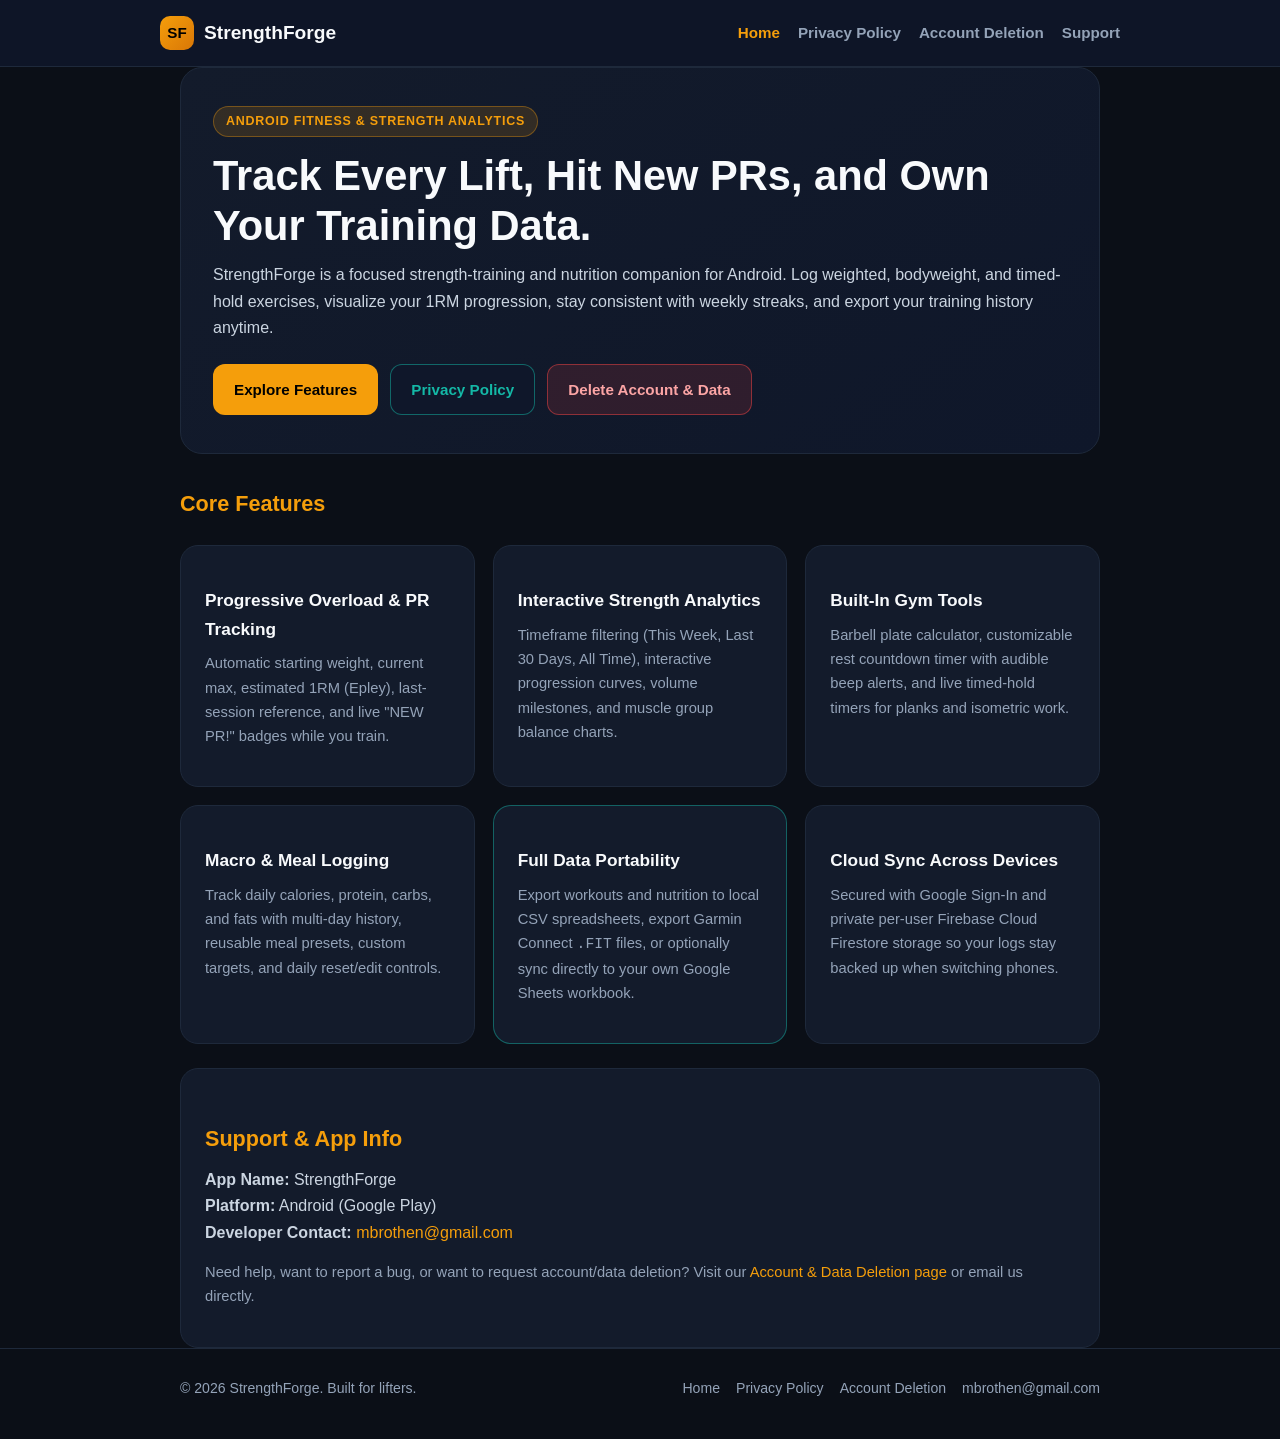
==== docs/index.html @ 5f5f0f73 "build: initialize project structure Set up Android project with Gradle configuration, ProGuard rules" ====
<!DOCTYPE html>
<html lang="en">
<head>
  <meta charset="UTF-8" />
  <meta name="viewport" content="width=device-width, initial-scale=1.0" />
  <title>StrengthForge — Workout Tracker, Strength Charts & Macro Log</title>
  <meta name="description" content="StrengthForge helps lifters track progressive overload, 1RM gains, rest & timed-hold timers, daily macros, and export workouts to CSV, Garmin .FIT, and Google Sheets." />
  <link rel="stylesheet" href="styles.css" />
</head>
<body>
  <header>
    <div class="container nav-bar">
      <a href="index.html" class="brand">
        <span class="brand-badge">SF</span>
        <span>StrengthForge</span>
      </a>
      <nav aria-label="Primary Navigation">
        <a href="index.html" class="active">Home</a>
        <a href="privacy-policy.html">Privacy Policy</a>
        <a href="delete-account.html">Account Deletion</a>
        <a href="mailto:mbrothen@gmail.com?subject=StrengthForge%20Support">Support</a>
      </nav>
    </div>
  </header>

  <main class="container">
    <section class="hero">
      <span class="pill">Android Fitness &amp; Strength Analytics</span>
      <h1>Track Every Lift, Hit New PRs, and Own Your Training Data.</h1>
      <p>
        StrengthForge is a focused strength-training and nutrition companion for Android.
        Log weighted, bodyweight, and timed-hold exercises, visualize your 1RM progression,
        stay consistent with weekly streaks, and export your training history anytime.
      </p>
      <div class="cta-row">
        <a class="btn btn-primary" href="#features">Explore Features</a>
        <a class="btn btn-secondary" href="privacy-policy.html">Privacy Policy</a>
        <a class="btn btn-danger" href="delete-account.html">Delete Account &amp; Data</a>
      </div>
    </section>

    <section id="features">
      <h2>Core Features</h2>
      <div class="grid">
        <article class="card">
          <h3>Progressive Overload &amp; PR Tracking</h3>
          <p class="muted">
            Automatic starting weight, current max, estimated 1RM (Epley), last-session reference,
            and live "NEW PR!" badges while you train.
          </p>
        </article>
        <article class="card">
          <h3>Interactive Strength Analytics</h3>
          <p class="muted">
            Timeframe filtering (This Week, Last 30 Days, All Time), interactive progression curves,
            volume milestones, and muscle group balance charts.
          </p>
        </article>
        <article class="card">
          <h3>Built-In Gym Tools</h3>
          <p class="muted">
            Barbell plate calculator, customizable rest countdown timer with audible beep alerts,
            and live timed-hold timers for planks and isometric work.
          </p>
        </article>
        <article class="card">
          <h3>Macro &amp; Meal Logging</h3>
          <p class="muted">
            Track daily calories, protein, carbs, and fats with multi-day history, reusable meal presets,
            custom targets, and daily reset/edit controls.
          </p>
        </article>
        <article class="card card-accent">
          <h3>Full Data Portability</h3>
          <p class="muted">
            Export workouts and nutrition to local CSV spreadsheets, export Garmin Connect <code>.FIT</code>
            files, or optionally sync directly to your own Google Sheets workbook.
          </p>
        </article>
        <article class="card">
          <h3>Cloud Sync Across Devices</h3>
          <p class="muted">
            Secured with Google Sign-In and private per-user Firebase Cloud Firestore storage so your
            logs stay backed up when switching phones.
          </p>
        </article>
      </div>
    </section>

    <section class="card">
      <h2>Support &amp; App Info</h2>
      <p>
        <strong>App Name:</strong> StrengthForge<br />
        <strong>Platform:</strong> Android (Google Play)<br />
        <strong>Developer Contact:</strong> <a href="mailto:mbrothen@gmail.com">mbrothen@gmail.com</a>
      </p>
      <p class="muted">
        Need help, want to report a bug, or want to request account/data deletion?
        Visit our <a href="delete-account.html">Account &amp; Data Deletion page</a> or email us directly.
      </p>
    </section>
  </main>

  <footer>
    <div class="container footer-row">
      <span>&copy; 2026 StrengthForge. Built for lifters.</span>
      <div class="footer-links">
        <a href="index.html">Home</a>
        <a href="privacy-policy.html">Privacy Policy</a>
        <a href="delete-account.html">Account Deletion</a>
        <a href="mailto:mbrothen@gmail.com">mbrothen@gmail.com</a>
      </div>
    </div>
  </footer>
</body>
</html>
---- docs/styles.css ----
:root {
  --bg: #0b0f17;
  --surface: #131b2b;
  --surface-alt: #0f172a;
  --border: #1e293b;
  --amber: #f59e0b;
  --amber-hover: #fbbf24;
  --teal: #14b8a6;
  --green: #22c55e;
  --red: #ef4444;
  --text: #f8fafc;
  --muted: #94a3b8;
}

* {
  box-sizing: border-box;
}

html, body {
  margin: 0;
  padding: 0;
  background-color: var(--bg);
  color: var(--text);
  font-family: -apple-system, BlinkMacSystemFont, "Segoe UI", Roboto, Inter, Helvetica, Arial, sans-serif;
  line-height: 1.65;
  -webkit-font-smoothing: antialiased;
}

a {
  color: var(--amber);
  text-decoration: none;
}

a:hover {
  text-decoration: underline;
}

.container {
  max-width: 960px;
  margin: 0 auto;
  padding: 0 20px;
}

header {
  background: rgba(15, 23, 42, 0.9);
  border-bottom: 1px solid var(--border);
  position: sticky;
  top: 0;
  backdrop-filter: blur(10px);
  z-index: 10;
}

.nav-bar {
  display: flex;
  flex-wrap: wrap;
  align-items: center;
  justify-content: space-between;
  gap: 12px;
  padding: 16px 0;
}

.brand {
  display: flex;
  align-items: center;
  gap: 10px;
  font-weight: 800;
  font-size: 1.2rem;
  color: var(--text);
}

.brand-badge {
  display: inline-flex;
  align-items: center;
  justify-content: center;
  width: 34px;
  height: 34px;
  border-radius: 10px;
  background: linear-gradient(135deg, var(--amber), #d97706);
  color: #000;
  font-weight: 900;
  font-size: 0.95rem;
}

nav {
  display: flex;
  flex-wrap: wrap;
  gap: 18px;
  font-size: 0.95rem;
  font-weight: 600;
}

nav a {
  color: var(--muted);
}

nav a.active,
nav a:hover {
  color: var(--amber);
  text-decoration: none;
}

main {
  padding: 40px 0 64px;
}

.hero {
  background: linear-gradient(145deg, #131b2b 0%, #0f172a 100%);
  border: 1px solid var(--border);
  border-radius: 22px;
  padding: 38px 32px;
  margin-bottom: 32px;
}

.pill {
  display: inline-block;
  padding: 4px 12px;
  border-radius: 999px;
  font-size: 0.78rem;
  font-weight: 700;
  letter-spacing: 0.06em;
  text-transform: uppercase;
  background: rgba(245, 158, 11, 0.14);
  color: var(--amber);
  border: 1px solid rgba(245, 158, 11, 0.35);
  margin-bottom: 14px;
}

.pill-teal {
  background: rgba(20, 184, 166, 0.14);
  color: var(--teal);
  border-color: rgba(20, 184, 166, 0.35);
}

h1 {
  margin: 0 0 12px;
  font-size: clamp(1.9rem, 4vw, 2.6rem);
  line-height: 1.2;
}

h2 {
  margin: 28px 0 10px;
  font-size: 1.35rem;
  color: var(--amber);
}

h3 {
  margin: 16px 0 8px;
  font-size: 1.08rem;
  color: var(--text);
}

p {
  margin: 0 0 14px;
  color: #cbd5e1;
}

ul, ol {
  margin: 0 0 16px;
  padding-left: 22px;
  color: #cbd5e1;
}

li {
  margin-bottom: 6px;
}

.cta-row {
  display: flex;
  flex-wrap: wrap;
  gap: 12px;
  margin-top: 22px;
}

.btn {
  display: inline-flex;
  align-items: center;
  justify-content: center;
  padding: 12px 20px;
  border-radius: 12px;
  font-weight: 700;
  font-size: 0.95rem;
  border: 1px solid transparent;
  cursor: pointer;
  transition: background 0.15s ease, border-color 0.15s ease;
}

.btn-primary {
  background: var(--amber);
  color: #000;
}

.btn-primary:hover {
  background: var(--amber-hover);
  text-decoration: none;
}

.btn-secondary {
  background: var(--surface-alt);
  color: var(--teal);
  border-color: rgba(20, 184, 166, 0.5);
}

.btn-secondary:hover {
  border-color: var(--teal);
  text-decoration: none;
}

.btn-danger {
  background: rgba(239, 68, 68, 0.14);
  color: #fca5a5;
  border-color: rgba(239, 68, 68, 0.5);
}

.btn-danger:hover {
  background: rgba(239, 68, 68, 0.25);
  text-decoration: none;
}

.grid {
  display: grid;
  grid-template-columns: repeat(auto-fit, minmax(260px, 1fr));
  gap: 18px;
  margin: 24px 0;
}

.card {
  background: var(--surface);
  border: 1px solid var(--border);
  border-radius: 18px;
  padding: 24px;
}

.card-accent {
  border-color: rgba(20, 184, 166, 0.45);
}

.card-danger {
  border-color: rgba(239, 68, 68, 0.45);
}

.muted {
  color: var(--muted);
  font-size: 0.92rem;
}

.form-group {
  margin-bottom: 14px;
}

label {
  display: block;
  font-size: 0.88rem;
  font-weight: 600;
  color: var(--muted);
  margin-bottom: 6px;
}

input[type="email"],
input[type="text"],
textarea {
  width: 100%;
  padding: 12px 14px;
  border-radius: 10px;
  border: 1px solid #334155;
  background: #0b0f17;
  color: var(--text);
  font-size: 0.95rem;
  font-family: inherit;
}

input:focus,
textarea:focus {
  outline: none;
  border-color: var(--amber);
}

.notice {
  background: rgba(20, 184, 166, 0.1);
  border: 1px solid rgba(20, 184, 166, 0.35);
  border-radius: 12px;
  padding: 14px 16px;
  color: #ccfbf1;
  font-size: 0.92rem;
  margin: 16px 0;
}

footer {
  border-top: 1px solid var(--border);
  padding: 28px 0 40px;
  color: var(--muted);
  font-size: 0.88rem;
}

.footer-row {
  display: flex;
  flex-wrap: wrap;
  justify-content: space-between;
  gap: 14px;
  align-items: center;
}

.footer-links {
  display: flex;
  flex-wrap: wrap;
  gap: 16px;
}

.footer-links a {
  color: var(--muted);
}

.footer-links a:hover {
  color: var(--amber);
}
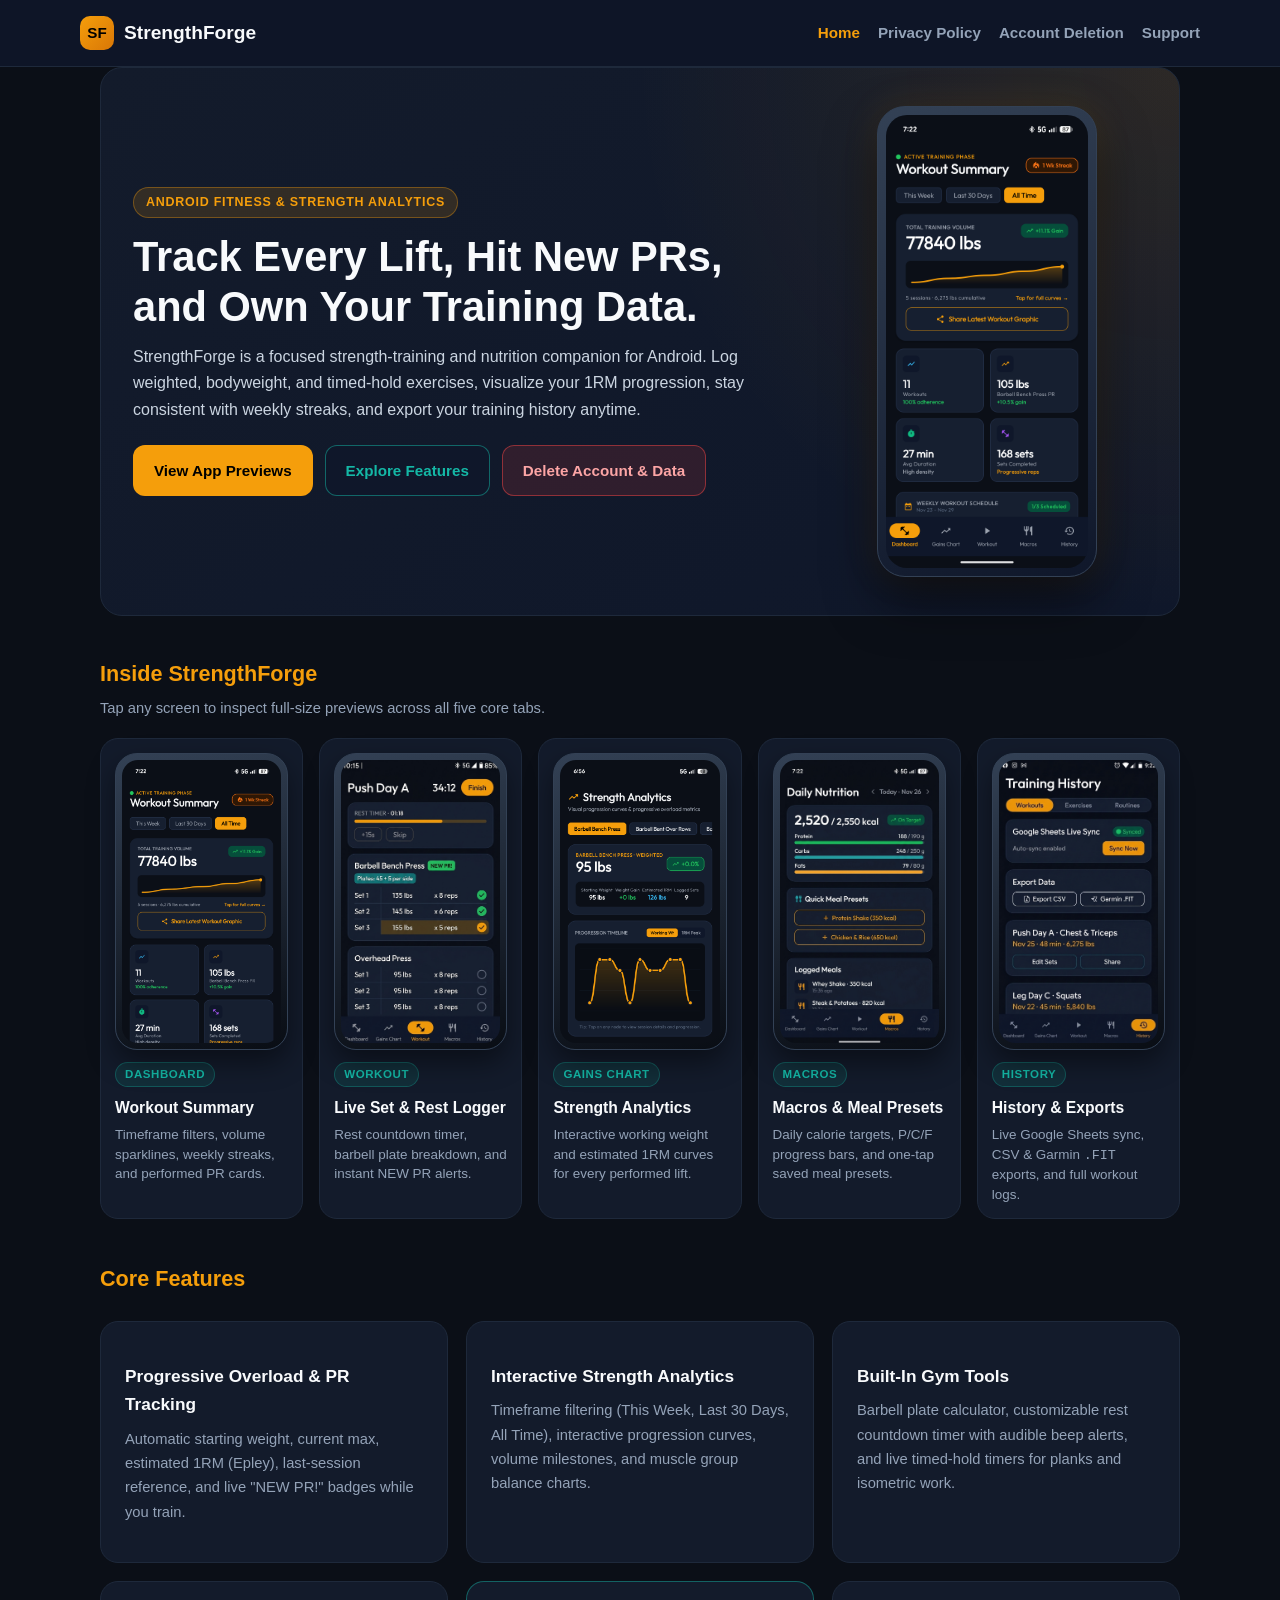
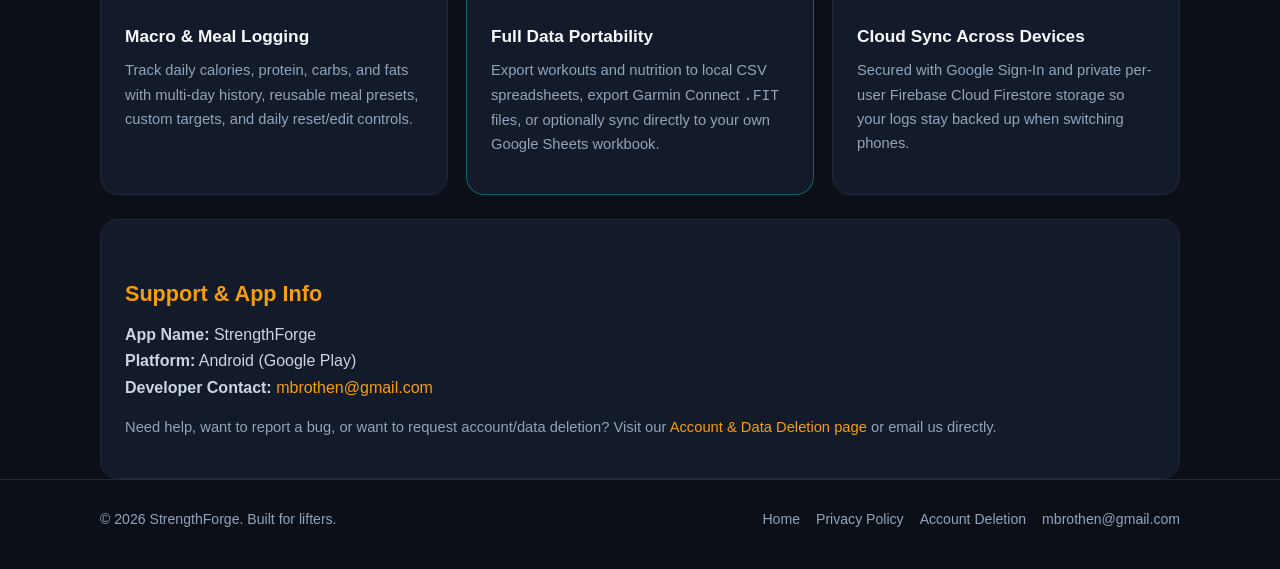
==== commit faa0da14: "feat: update landing page layout and hero section Redesign the hero section to include a device visu" ====
--- a/docs/index.html
+++ b/docs/index.html
@@ -25,17 +25,90 @@
 
   <main class="container">
     <section class="hero">
-      <span class="pill">Android Fitness &amp; Strength Analytics</span>
-      <h1>Track Every Lift, Hit New PRs, and Own Your Training Data.</h1>
-      <p>
-        StrengthForge is a focused strength-training and nutrition companion for Android.
-        Log weighted, bodyweight, and timed-hold exercises, visualize your 1RM progression,
-        stay consistent with weekly streaks, and export your training history anytime.
-      </p>
-      <div class="cta-row">
-        <a class="btn btn-primary" href="#features">Explore Features</a>
-        <a class="btn btn-secondary" href="privacy-policy.html">Privacy Policy</a>
-        <a class="btn btn-danger" href="delete-account.html">Delete Account &amp; Data</a>
+      <div>
+        <span class="pill">Android Fitness &amp; Strength Analytics</span>
+        <h1>Track Every Lift, Hit New PRs, and Own Your Training Data.</h1>
+        <p>
+          StrengthForge is a focused strength-training and nutrition companion for Android.
+          Log weighted, bodyweight, and timed-hold exercises, visualize your 1RM progression,
+          stay consistent with weekly streaks, and export your training history anytime.
+        </p>
+        <div class="cta-row">
+          <a class="btn btn-primary" href="#previews">View App Previews</a>
+          <a class="btn btn-secondary" href="#features">Explore Features</a>
+          <a class="btn btn-danger" href="delete-account.html">Delete Account &amp; Data</a>
+        </div>
+      </div>
+      <div class="hero-visual">
+        <div class="hero-phone">
+          <img src="images/screen-dashboard.png" alt="StrengthForge Workout Summary Dashboard showing training volume, weekly streak, and PR cards" />
+        </div>
+      </div>
+    </section>
+
+    <section id="previews" class="screenshots-section">
+      <div class="section-header">
+        <div>
+          <h2>Inside StrengthForge</h2>
+          <p class="muted" style="margin: 4px 0 0;">Tap any screen to inspect full-size previews across all five core tabs.</p>
+        </div>
+      </div>
+
+      <div class="screenshot-gallery">
+        <article class="screenshot-card">
+          <button type="button" class="phone-bezel" data-shot-index="0" aria-label="Enlarge Dashboard preview">
+            <img src="images/screen-dashboard.png" alt="Workout Summary Dashboard with volume curve, PR card, and weekly streak" loading="lazy" />
+          </button>
+          <div class="shot-meta">
+            <span class="shot-tag">Dashboard</span>
+            <h3 class="shot-title">Workout Summary</h3>
+            <p class="shot-desc">Timeframe filters, volume sparklines, weekly streaks, and performed PR cards.</p>
+          </div>
+        </article>
+
+        <article class="screenshot-card">
+          <button type="button" class="phone-bezel" data-shot-index="1" aria-label="Enlarge Active Workout preview">
+            <img src="images/screen-workout.jpg" alt="Active workout tracker showing rest countdown timer, barbell plate math, and live NEW PR badge" loading="lazy" />
+          </button>
+          <div class="shot-meta">
+            <span class="shot-tag">Workout</span>
+            <h3 class="shot-title">Live Set &amp; Rest Logger</h3>
+            <p class="shot-desc">Rest countdown timer, barbell plate breakdown, and instant NEW PR alerts.</p>
+          </div>
+        </article>
+
+        <article class="screenshot-card">
+          <button type="button" class="phone-bezel" data-shot-index="2" aria-label="Enlarge Strength Analytics preview">
+            <img src="images/screen-analytics.png" alt="Strength Analytics screen with exercise selector chips, estimated 1RM, and progression curve" loading="lazy" />
+          </button>
+          <div class="shot-meta">
+            <span class="shot-tag">Gains Chart</span>
+            <h3 class="shot-title">Strength Analytics</h3>
+            <p class="shot-desc">Interactive working weight and estimated 1RM curves for every performed lift.</p>
+          </div>
+        </article>
+
+        <article class="screenshot-card">
+          <button type="button" class="phone-bezel" data-shot-index="3" aria-label="Enlarge Daily Nutrition preview">
+            <img src="images/screen-macros.jpg" alt="Daily Nutrition screen showing calorie target, protein carbs fats bars, and quick meal presets" loading="lazy" />
+          </button>
+          <div class="shot-meta">
+            <span class="shot-tag">Macros</span>
+            <h3 class="shot-title">Macros &amp; Meal Presets</h3>
+            <p class="shot-desc">Daily calorie targets, P/C/F progress bars, and one-tap saved meal presets.</p>
+          </div>
+        </article>
+
+        <article class="screenshot-card">
+          <button type="button" class="phone-bezel" data-shot-index="4" aria-label="Enlarge History and Export preview">
+            <img src="images/screen-history.jpg" alt="Training History screen showing Google Sheets live sync, CSV and Garmin FIT export, and workout logs" loading="lazy" />
+          </button>
+          <div class="shot-meta">
+            <span class="shot-tag">History</span>
+            <h3 class="shot-title">History &amp; Exports</h3>
+            <p class="shot-desc">Live Google Sheets sync, CSV &amp; Garmin <code>.FIT</code> exports, and full workout logs.</p>
+          </div>
+        </article>
       </div>
     </section>
 
@@ -101,6 +174,19 @@
     </section>
   </main>
 
+  <div id="shot-lightbox" class="lightbox" role="dialog" aria-modal="true" aria-labelledby="lightbox-title">
+    <div class="lightbox-content">
+      <img id="lightbox-img" class="lightbox-img" src="" alt="" />
+      <div id="lightbox-title" class="lightbox-caption"></div>
+      <div id="lightbox-desc" class="lightbox-sub"></div>
+      <div class="lightbox-controls">
+        <button type="button" id="lightbox-prev" class="lightbox-btn" aria-label="Previous screenshot">&larr; Prev</button>
+        <button type="button" id="lightbox-close" class="lightbox-btn">Close</button>
+        <button type="button" id="lightbox-next" class="lightbox-btn" aria-label="Next screenshot">Next &rarr;</button>
+      </div>
+    </div>
+  </div>
+
   <footer>
     <div class="container footer-row">
       <span>&copy; 2026 StrengthForge. Built for lifters.</span>
@@ -112,5 +198,80 @@
       </div>
     </div>
   </footer>
+
+  <script>
+    (function () {
+      var shots = [
+        {
+          src: "images/screen-dashboard.png",
+          title: "Workout Summary Dashboard",
+          desc: "Track training volume, weekly streaks, workout adherence, and performed lift PRs."
+        },
+        {
+          src: "images/screen-workout.jpg",
+          title: "Live Set & Rest Logger",
+          desc: "Built-in rest countdown timer, barbell plate math, and automatic NEW PR detection."
+        },
+        {
+          src: "images/screen-analytics.png",
+          title: "Strength Analytics",
+          desc: "Interactive working weight and estimated 1RM progression curves per exercise."
+        },
+        {
+          src: "images/screen-macros.jpg",
+          title: "Daily Nutrition & Meal Presets",
+          desc: "Log daily calories and P/C/F macros with reusable quick meal presets."
+        },
+        {
+          src: "images/screen-history.jpg",
+          title: "Training History & Data Export",
+          desc: "Sync directly to Google Sheets or export CSV and Garmin .FIT workout files."
+        }
+      ];
+
+      var lightbox = document.getElementById("shot-lightbox");
+      var imgEl = document.getElementById("lightbox-img");
+      var titleEl = document.getElementById("lightbox-title");
+      var descEl = document.getElementById("lightbox-desc");
+      var currentIdx = 0;
+
+      function openShot(idx) {
+        currentIdx = (idx + shots.length) % shots.length;
+        var item = shots[currentIdx];
+        imgEl.src = item.src;
+        imgEl.alt = item.title;
+        titleEl.textContent = item.title;
+        descEl.textContent = item.desc;
+        lightbox.classList.add("open");
+      }
+
+      function closeLightbox() {
+        lightbox.classList.remove("open");
+      }
+
+      document.querySelectorAll("[data-shot-index]").forEach(function (btn) {
+        btn.addEventListener("click", function () {
+          openShot(parseInt(btn.getAttribute("data-shot-index"), 10) || 0);
+        });
+      });
+
+      document.getElementById("lightbox-prev").addEventListener("click", function () {
+        openShot(currentIdx - 1);
+      });
+      document.getElementById("lightbox-next").addEventListener("click", function () {
+        openShot(currentIdx + 1);
+      });
+      document.getElementById("lightbox-close").addEventListener("click", closeLightbox);
+      lightbox.addEventListener("click", function (e) {
+        if (e.target === lightbox) closeLightbox();
+      });
+      document.addEventListener("keydown", function (e) {
+        if (!lightbox.classList.contains("open")) return;
+        if (e.key === "Escape") closeLightbox();
+        if (e.key === "ArrowLeft") openShot(currentIdx - 1);
+        if (e.key === "ArrowRight") openShot(currentIdx + 1);
+      });
+    })();
+  </script>
 </body>
 </html>
--- a/docs/styles.css
+++ b/docs/styles.css
@@ -36,7 +36,7 @@
 }
 
 .container {
-  max-width: 960px;
+  max-width: 1120px;
   margin: 0 auto;
   padding: 0 20px;
 }
@@ -104,11 +104,49 @@
 }
 
 .hero {
-  background: linear-gradient(145deg, #131b2b 0%, #0f172a 100%);
+  background: radial-gradient(circle at top right, rgba(245, 158, 11, 0.12), transparent 45%),
+              linear-gradient(145deg, #131b2b 0%, #0f172a 100%);
   border: 1px solid var(--border);
   border-radius: 22px;
   padding: 38px 32px;
-  margin-bottom: 32px;
+  margin-bottom: 40px;
+  display: grid;
+  grid-template-columns: 1.35fr 0.65fr;
+  gap: 32px;
+  align-items: center;
+}
+
+.hero-visual {
+  display: flex;
+  justify-content: center;
+}
+
+.hero-phone {
+  width: 220px;
+  max-width: 100%;
+  border-radius: 28px;
+  padding: 8px;
+  background: linear-gradient(160deg, #334155 0%, #0f172a 100%);
+  border: 1px solid #334155;
+  box-shadow: 0 24px 50px rgba(0, 0, 0, 0.55), 0 0 36px rgba(245, 158, 11, 0.12);
+}
+
+.hero-phone img {
+  display: block;
+  width: 100%;
+  height: auto;
+  border-radius: 21px;
+}
+
+@media (max-width: 820px) {
+  .hero {
+    grid-template-columns: 1fr;
+    padding: 28px 22px;
+  }
+
+  .hero-phone {
+    width: 210px;
+  }
 }
 
 .pill {
@@ -138,7 +176,7 @@
 }
 
 h2 {
-  margin: 28px 0 10px;
+  margin: 32px 0 10px;
   font-size: 1.35rem;
   color: var(--amber);
 }
@@ -216,6 +254,192 @@
   text-decoration: none;
 }
 
+.section-header {
+  display: flex;
+  flex-wrap: wrap;
+  align-items: flex-end;
+  justify-content: space-between;
+  gap: 10px;
+  margin-bottom: 18px;
+}
+
+.section-header h2 {
+  margin: 0;
+}
+
+.screenshots-section {
+  margin: 12px 0 42px;
+}
+
+.screenshot-gallery {
+  display: grid;
+  grid-template-columns: repeat(5, minmax(0, 1fr));
+  gap: 16px;
+}
+
+@media (max-width: 1020px) {
+  .screenshot-gallery {
+    display: flex;
+    overflow-x: auto;
+    scroll-snap-type: x mandatory;
+    padding-bottom: 12px;
+    gap: 16px;
+  }
+
+  .screenshot-card {
+    flex: 0 0 230px;
+    scroll-snap-align: start;
+  }
+}
+
+.screenshot-card {
+  background: var(--surface);
+  border: 1px solid var(--border);
+  border-radius: 18px;
+  padding: 14px;
+  display: flex;
+  flex-direction: column;
+  gap: 12px;
+  transition: transform 0.18s ease, border-color 0.18s ease;
+}
+
+.screenshot-card:hover {
+  transform: translateY(-4px);
+  border-color: rgba(245, 158, 11, 0.5);
+}
+
+.phone-bezel {
+  position: relative;
+  border-radius: 22px;
+  padding: 6px;
+  background: linear-gradient(165deg, #334155 0%, #090d14 100%);
+  border: 1px solid #334155;
+  box-shadow: 0 12px 28px rgba(0, 0, 0, 0.45);
+  overflow: hidden;
+  cursor: zoom-in;
+  display: block;
+  width: 100%;
+  text-align: left;
+}
+
+.phone-bezel img {
+  display: block;
+  width: 100%;
+  aspect-ratio: 9 / 16;
+  object-fit: cover;
+  object-position: top center;
+  border-radius: 16px;
+}
+
+.shot-meta {
+  display: flex;
+  flex-direction: column;
+  gap: 4px;
+}
+
+.shot-tag {
+  display: inline-block;
+  align-self: flex-start;
+  font-size: 0.72rem;
+  font-weight: 700;
+  text-transform: uppercase;
+  letter-spacing: 0.05em;
+  color: var(--teal);
+  background: rgba(20, 184, 166, 0.12);
+  border: 1px solid rgba(20, 184, 166, 0.3);
+  border-radius: 999px;
+  padding: 2px 9px;
+}
+
+.shot-title {
+  margin: 4px 0 0;
+  font-size: 0.98rem;
+  font-weight: 700;
+  color: var(--text);
+}
+
+.shot-desc {
+  margin: 0;
+  font-size: 0.84rem;
+  line-height: 1.45;
+  color: var(--muted);
+}
+
+/* Lightbox Modal */
+.lightbox {
+  position: fixed;
+  inset: 0;
+  background: rgba(5, 8, 15, 0.9);
+  backdrop-filter: blur(8px);
+  display: none;
+  align-items: center;
+  justify-content: center;
+  padding: 24px;
+  z-index: 100;
+}
+
+.lightbox.open {
+  display: flex;
+}
+
+.lightbox-content {
+  position: relative;
+  max-width: 420px;
+  width: 100%;
+  background: var(--surface);
+  border: 1px solid #334155;
+  border-radius: 24px;
+  padding: 16px;
+  text-align: center;
+  box-shadow: 0 28px 60px rgba(0, 0, 0, 0.65);
+}
+
+.lightbox-img {
+  width: 100%;
+  max-height: 74vh;
+  object-fit: contain;
+  border-radius: 16px;
+  display: block;
+  margin: 0 auto 12px;
+}
+
+.lightbox-caption {
+  font-weight: 700;
+  font-size: 1rem;
+  color: var(--text);
+  margin-bottom: 4px;
+}
+
+.lightbox-sub {
+  font-size: 0.88rem;
+  color: var(--muted);
+  margin-bottom: 12px;
+}
+
+.lightbox-controls {
+  display: flex;
+  justify-content: space-between;
+  align-items: center;
+  gap: 10px;
+}
+
+.lightbox-btn {
+  min-width: 44px;
+  min-height: 44px;
+  padding: 8px 14px;
+  border-radius: 10px;
+  border: 1px solid #334155;
+  background: var(--surface-alt);
+  color: var(--text);
+  font-weight: 700;
+  cursor: pointer;
+}
+
+.lightbox-btn:hover {
+  border-color: var(--amber);
+  color: var(--amber);
+}
+
 .grid {
   display: grid;
   grid-template-columns: repeat(auto-fit, minmax(260px, 1fr));
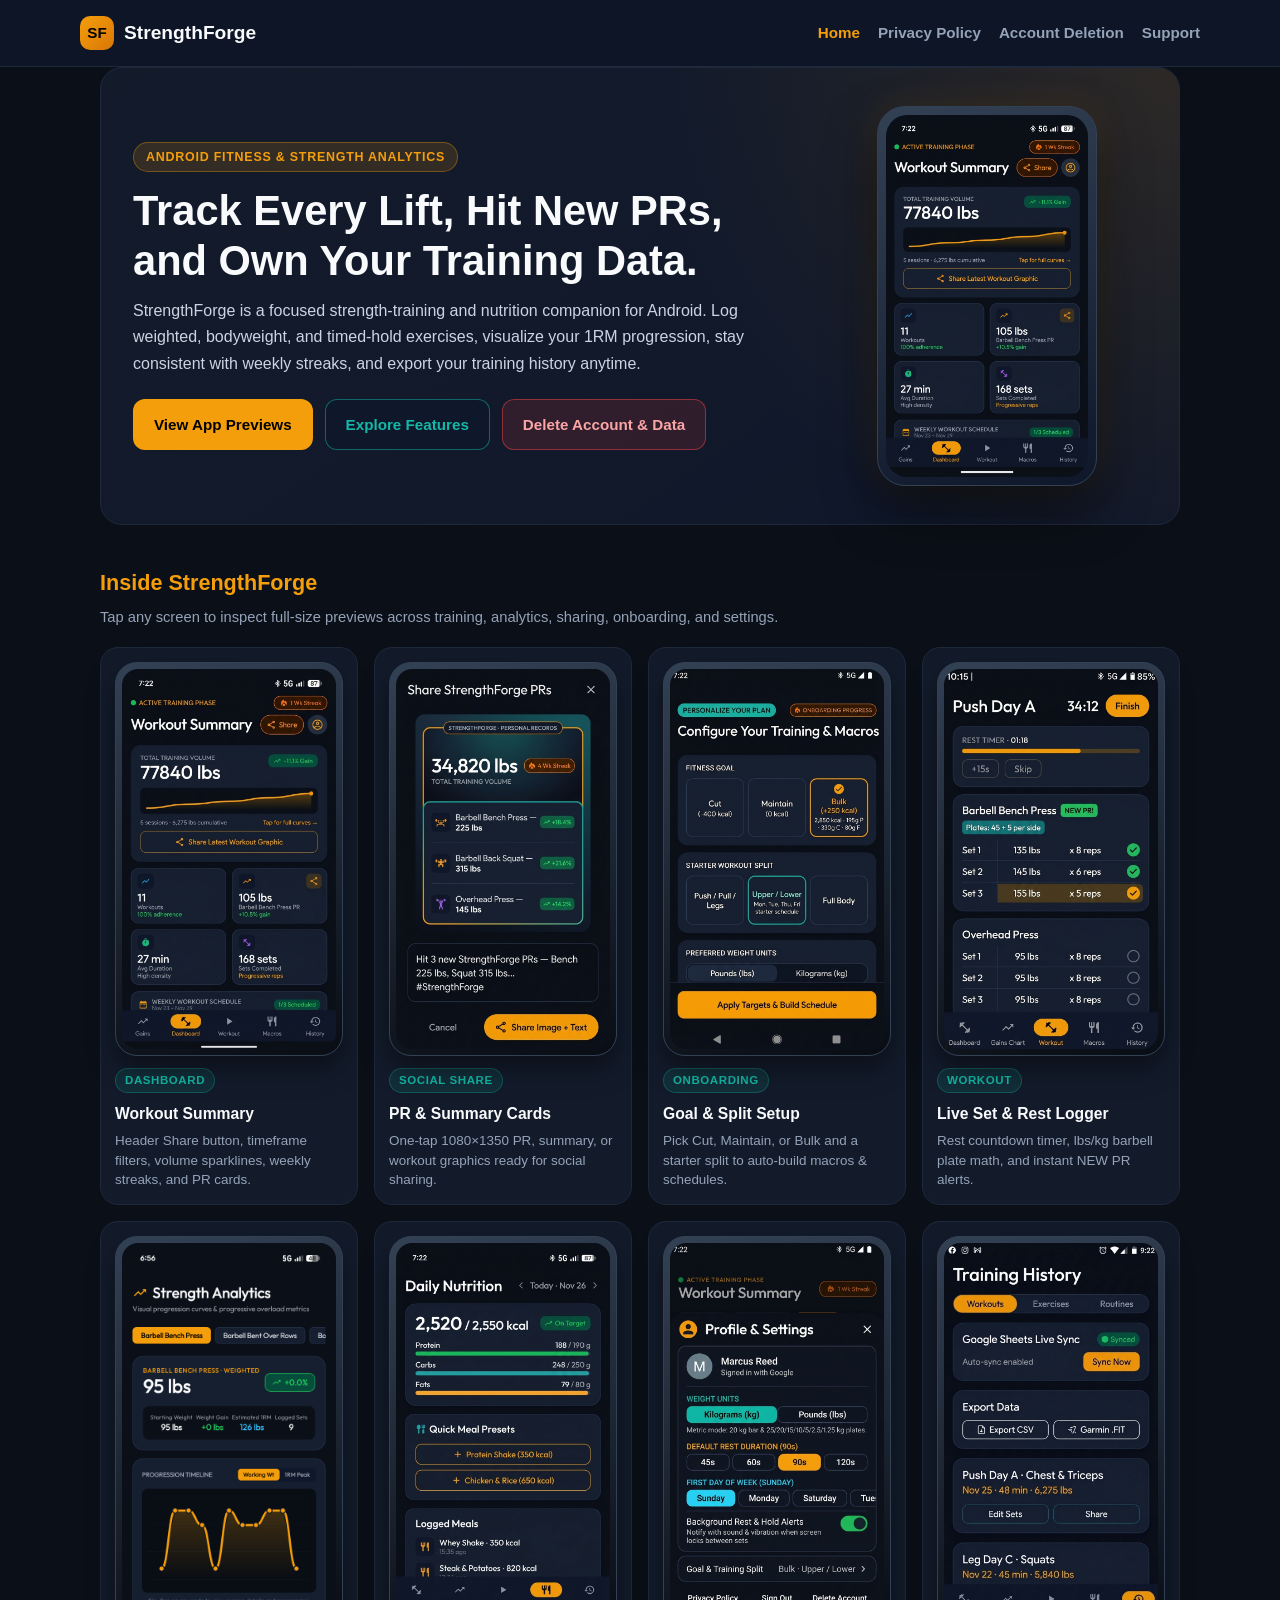
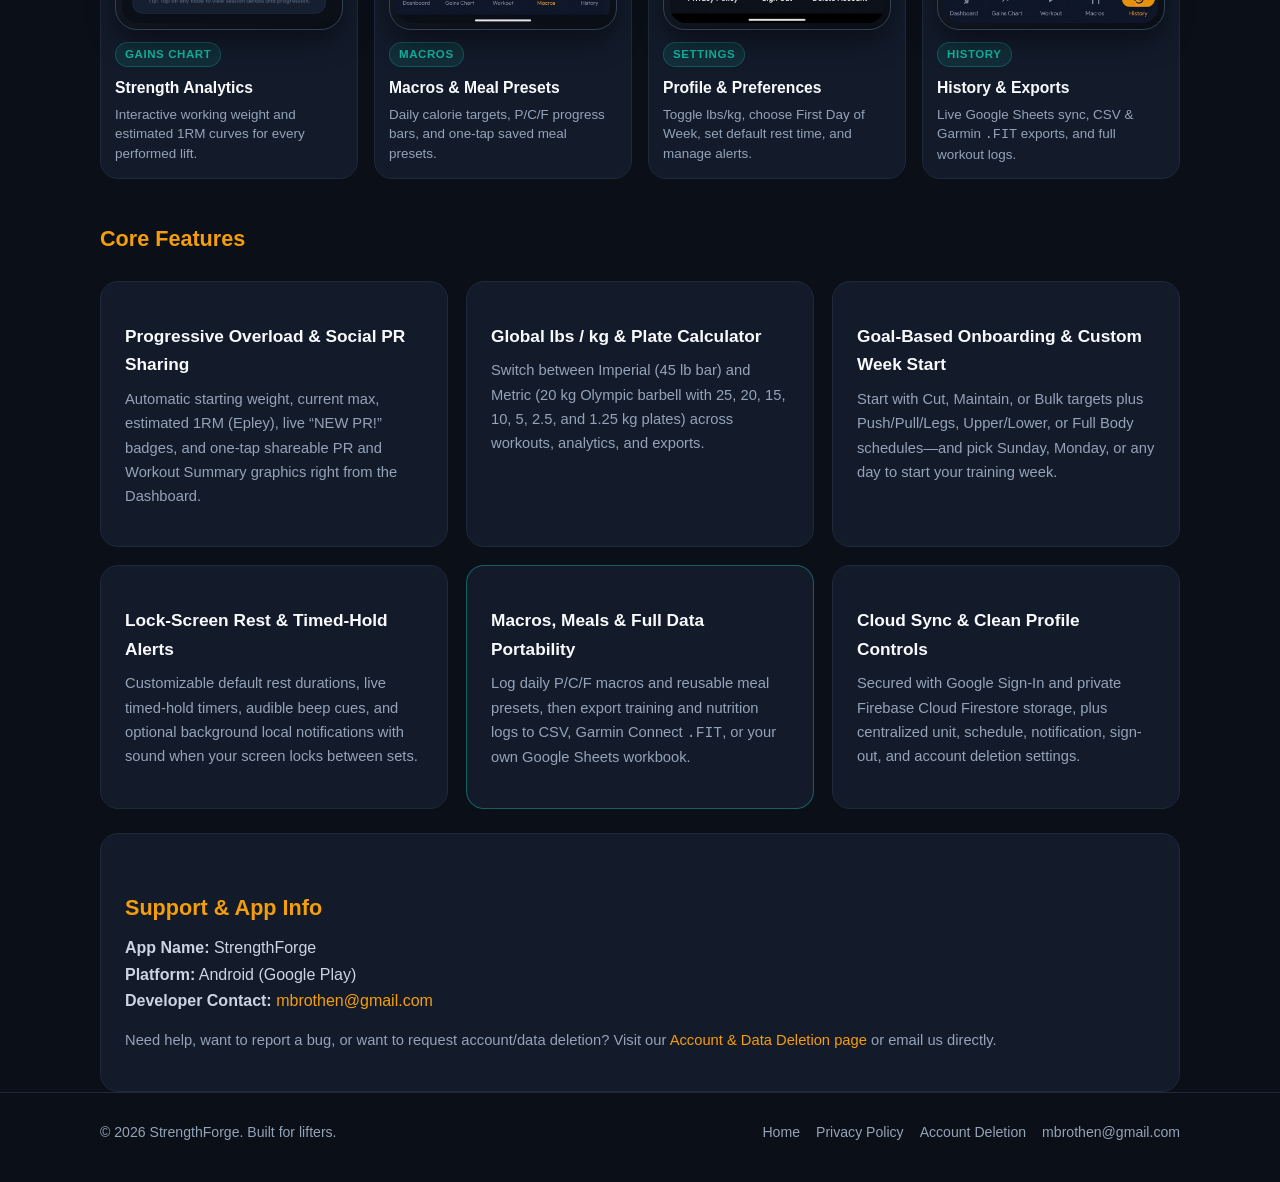
==== commit e7690219: "feat: add notification support and analytics tools - Integrate Firebase Crashlytics - Add notificati" ====
--- a/docs/index.html
+++ b/docs/index.html
@@ -41,7 +41,7 @@
       </div>
       <div class="hero-visual">
         <div class="hero-phone">
-          <img src="images/screen-dashboard.png" alt="StrengthForge Workout Summary Dashboard showing training volume, weekly streak, and PR cards" />
+          <img src="images/screen-dashboard.jpg" alt="StrengthForge Workout Summary Dashboard showing Share button, training volume, weekly streak, and PR cards" />
         </div>
       </div>
     </section>
@@ -50,35 +50,57 @@
       <div class="section-header">
         <div>
           <h2>Inside StrengthForge</h2>
-          <p class="muted" style="margin: 4px 0 0;">Tap any screen to inspect full-size previews across all five core tabs.</p>
+          <p class="muted" style="margin: 4px 0 0;">Tap any screen to inspect full-size previews across training, analytics, sharing, onboarding, and settings.</p>
         </div>
       </div>
 
       <div class="screenshot-gallery">
         <article class="screenshot-card">
           <button type="button" class="phone-bezel" data-shot-index="0" aria-label="Enlarge Dashboard preview">
-            <img src="images/screen-dashboard.png" alt="Workout Summary Dashboard with volume curve, PR card, and weekly streak" loading="lazy" />
+            <img src="images/screen-dashboard.jpg" alt="Workout Summary Dashboard with Share button, volume curve, PR card, and weekly streak" loading="lazy" />
           </button>
           <div class="shot-meta">
             <span class="shot-tag">Dashboard</span>
             <h3 class="shot-title">Workout Summary</h3>
-            <p class="shot-desc">Timeframe filters, volume sparklines, weekly streaks, and performed PR cards.</p>
-          </div>
-        </article>
-
-        <article class="screenshot-card">
-          <button type="button" class="phone-bezel" data-shot-index="1" aria-label="Enlarge Active Workout preview">
+            <p class="shot-desc">Header Share button, timeframe filters, volume sparklines, weekly streaks, and PR cards.</p>
+          </div>
+        </article>
+
+        <article class="screenshot-card">
+          <button type="button" class="phone-bezel" data-shot-index="1" aria-label="Enlarge Social PR Share preview">
+            <img src="images/screen-share.jpg" alt="Social Share modal displaying StrengthForge PR graphic card with total volume and captions" loading="lazy" />
+          </button>
+          <div class="shot-meta">
+            <span class="shot-tag">Social Share</span>
+            <h3 class="shot-title">PR &amp; Summary Cards</h3>
+            <p class="shot-desc">One-tap 1080&times;1350 PR, summary, or workout graphics ready for social sharing.</p>
+          </div>
+        </article>
+
+        <article class="screenshot-card">
+          <button type="button" class="phone-bezel" data-shot-index="2" aria-label="Enlarge Goal Onboarding preview">
+            <img src="images/screen-onboarding.jpg" alt="Goal-Based Onboarding configuring Cut Maintain Bulk macros, split routines, and lbs or kg units" loading="lazy" />
+          </button>
+          <div class="shot-meta">
+            <span class="shot-tag">Onboarding</span>
+            <h3 class="shot-title">Goal &amp; Split Setup</h3>
+            <p class="shot-desc">Pick Cut, Maintain, or Bulk and a starter split to auto-build macros &amp; schedules.</p>
+          </div>
+        </article>
+
+        <article class="screenshot-card">
+          <button type="button" class="phone-bezel" data-shot-index="3" aria-label="Enlarge Active Workout preview">
             <img src="images/screen-workout.jpg" alt="Active workout tracker showing rest countdown timer, barbell plate math, and live NEW PR badge" loading="lazy" />
           </button>
           <div class="shot-meta">
             <span class="shot-tag">Workout</span>
             <h3 class="shot-title">Live Set &amp; Rest Logger</h3>
-            <p class="shot-desc">Rest countdown timer, barbell plate breakdown, and instant NEW PR alerts.</p>
-          </div>
-        </article>
-
-        <article class="screenshot-card">
-          <button type="button" class="phone-bezel" data-shot-index="2" aria-label="Enlarge Strength Analytics preview">
+            <p class="shot-desc">Rest countdown timer, lbs/kg barbell plate math, and instant NEW PR alerts.</p>
+          </div>
+        </article>
+
+        <article class="screenshot-card">
+          <button type="button" class="phone-bezel" data-shot-index="4" aria-label="Enlarge Strength Analytics preview">
             <img src="images/screen-analytics.png" alt="Strength Analytics screen with exercise selector chips, estimated 1RM, and progression curve" loading="lazy" />
           </button>
           <div class="shot-meta">
@@ -89,7 +111,7 @@
         </article>
 
         <article class="screenshot-card">
-          <button type="button" class="phone-bezel" data-shot-index="3" aria-label="Enlarge Daily Nutrition preview">
+          <button type="button" class="phone-bezel" data-shot-index="5" aria-label="Enlarge Daily Nutrition preview">
             <img src="images/screen-macros.jpg" alt="Daily Nutrition screen showing calorie target, protein carbs fats bars, and quick meal presets" loading="lazy" />
           </button>
           <div class="shot-meta">
@@ -100,7 +122,18 @@
         </article>
 
         <article class="screenshot-card">
-          <button type="button" class="phone-bezel" data-shot-index="4" aria-label="Enlarge History and Export preview">
+          <button type="button" class="phone-bezel" data-shot-index="6" aria-label="Enlarge Profile and Settings preview">
+            <img src="images/screen-settings.jpg" alt="Profile and Settings sheet showing lbs or kg units, first day of week, rest timer duration, and lock-screen alerts" loading="lazy" />
+          </button>
+          <div class="shot-meta">
+            <span class="shot-tag">Settings</span>
+            <h3 class="shot-title">Profile &amp; Preferences</h3>
+            <p class="shot-desc">Toggle lbs/kg, choose First Day of Week, set default rest time, and manage alerts.</p>
+          </div>
+        </article>
+
+        <article class="screenshot-card">
+          <button type="button" class="phone-bezel" data-shot-index="7" aria-label="Enlarge History and Export preview">
             <img src="images/screen-history.jpg" alt="Training History screen showing Google Sheets live sync, CSV and Garmin FIT export, and workout logs" loading="lazy" />
           </button>
           <div class="shot-meta">
@@ -116,45 +149,45 @@
       <h2>Core Features</h2>
       <div class="grid">
         <article class="card">
-          <h3>Progressive Overload &amp; PR Tracking</h3>
-          <p class="muted">
-            Automatic starting weight, current max, estimated 1RM (Epley), last-session reference,
-            and live "NEW PR!" badges while you train.
-          </p>
-        </article>
-        <article class="card">
-          <h3>Interactive Strength Analytics</h3>
-          <p class="muted">
-            Timeframe filtering (This Week, Last 30 Days, All Time), interactive progression curves,
-            volume milestones, and muscle group balance charts.
-          </p>
-        </article>
-        <article class="card">
-          <h3>Built-In Gym Tools</h3>
-          <p class="muted">
-            Barbell plate calculator, customizable rest countdown timer with audible beep alerts,
-            and live timed-hold timers for planks and isometric work.
-          </p>
-        </article>
-        <article class="card">
-          <h3>Macro &amp; Meal Logging</h3>
-          <p class="muted">
-            Track daily calories, protein, carbs, and fats with multi-day history, reusable meal presets,
-            custom targets, and daily reset/edit controls.
+          <h3>Progressive Overload &amp; Social PR Sharing</h3>
+          <p class="muted">
+            Automatic starting weight, current max, estimated 1RM (Epley), live &ldquo;NEW PR!&rdquo; badges,
+            and one-tap shareable PR and Workout Summary graphics right from the Dashboard.
+          </p>
+        </article>
+        <article class="card">
+          <h3>Global lbs / kg &amp; Plate Calculator</h3>
+          <p class="muted">
+            Switch between Imperial (45 lb bar) and Metric (20 kg Olympic barbell with 25, 20, 15, 10,
+            5, 2.5, and 1.25 kg plates) across workouts, analytics, and exports.
+          </p>
+        </article>
+        <article class="card">
+          <h3>Goal-Based Onboarding &amp; Custom Week Start</h3>
+          <p class="muted">
+            Start with Cut, Maintain, or Bulk targets plus Push/Pull/Legs, Upper/Lower, or Full Body
+            schedules&mdash;and pick Sunday, Monday, or any day to start your training week.
+          </p>
+        </article>
+        <article class="card">
+          <h3>Lock-Screen Rest &amp; Timed-Hold Alerts</h3>
+          <p class="muted">
+            Customizable default rest durations, live timed-hold timers, audible beep cues, and
+            optional background local notifications with sound when your screen locks between sets.
           </p>
         </article>
         <article class="card card-accent">
-          <h3>Full Data Portability</h3>
-          <p class="muted">
-            Export workouts and nutrition to local CSV spreadsheets, export Garmin Connect <code>.FIT</code>
-            files, or optionally sync directly to your own Google Sheets workbook.
-          </p>
-        </article>
-        <article class="card">
-          <h3>Cloud Sync Across Devices</h3>
-          <p class="muted">
-            Secured with Google Sign-In and private per-user Firebase Cloud Firestore storage so your
-            logs stay backed up when switching phones.
+          <h3>Macros, Meals &amp; Full Data Portability</h3>
+          <p class="muted">
+            Log daily P/C/F macros and reusable meal presets, then export training and nutrition
+            logs to CSV, Garmin Connect <code>.FIT</code>, or your own Google Sheets workbook.
+          </p>
+        </article>
+        <article class="card">
+          <h3>Cloud Sync &amp; Clean Profile Controls</h3>
+          <p class="muted">
+            Secured with Google Sign-In and private Firebase Cloud Firestore storage, plus centralized
+            unit, schedule, notification, sign-out, and account deletion settings.
           </p>
         </article>
       </div>
@@ -203,14 +236,24 @@
     (function () {
       var shots = [
         {
-          src: "images/screen-dashboard.png",
+          src: "images/screen-dashboard.jpg",
           title: "Workout Summary Dashboard",
-          desc: "Track training volume, weekly streaks, workout adherence, and performed lift PRs."
+          desc: "Share button in the header, timeframe filters, training volume curve, weekly streaks, and PR cards."
+        },
+        {
+          src: "images/screen-share.jpg",
+          title: "PR & Workout Summary Share Card",
+          desc: "Generate 1080x1350 social graphics for your Personal Records, Weekly Summary, or latest workout."
+        },
+        {
+          src: "images/screen-onboarding.jpg",
+          title: "Goal & Split Onboarding",
+          desc: "Choose Cut, Maintain, or Bulk targets alongside Push/Pull/Legs, Upper/Lower, or Full Body splits."
         },
         {
           src: "images/screen-workout.jpg",
           title: "Live Set & Rest Logger",
-          desc: "Built-in rest countdown timer, barbell plate math, and automatic NEW PR detection."
+          desc: "Built-in rest countdown timer, lbs/kg barbell plate math, and automatic NEW PR detection."
         },
         {
           src: "images/screen-analytics.png",
@@ -221,6 +264,11 @@
           src: "images/screen-macros.jpg",
           title: "Daily Nutrition & Meal Presets",
           desc: "Log daily calories and P/C/F macros with reusable quick meal presets."
+        },
+        {
+          src: "images/screen-settings.jpg",
+          title: "Profile & Preferences Sheet",
+          desc: "Switch lbs/kg units, choose First Day of Week, adjust default rest time, and manage lock-screen alerts."
         },
         {
           src: "images/screen-history.jpg",
--- a/docs/styles.css
+++ b/docs/styles.css
@@ -273,7 +273,7 @@
 
 .screenshot-gallery {
   display: grid;
-  grid-template-columns: repeat(5, minmax(0, 1fr));
+  grid-template-columns: repeat(4, minmax(0, 1fr));
   gap: 16px;
 }
 
